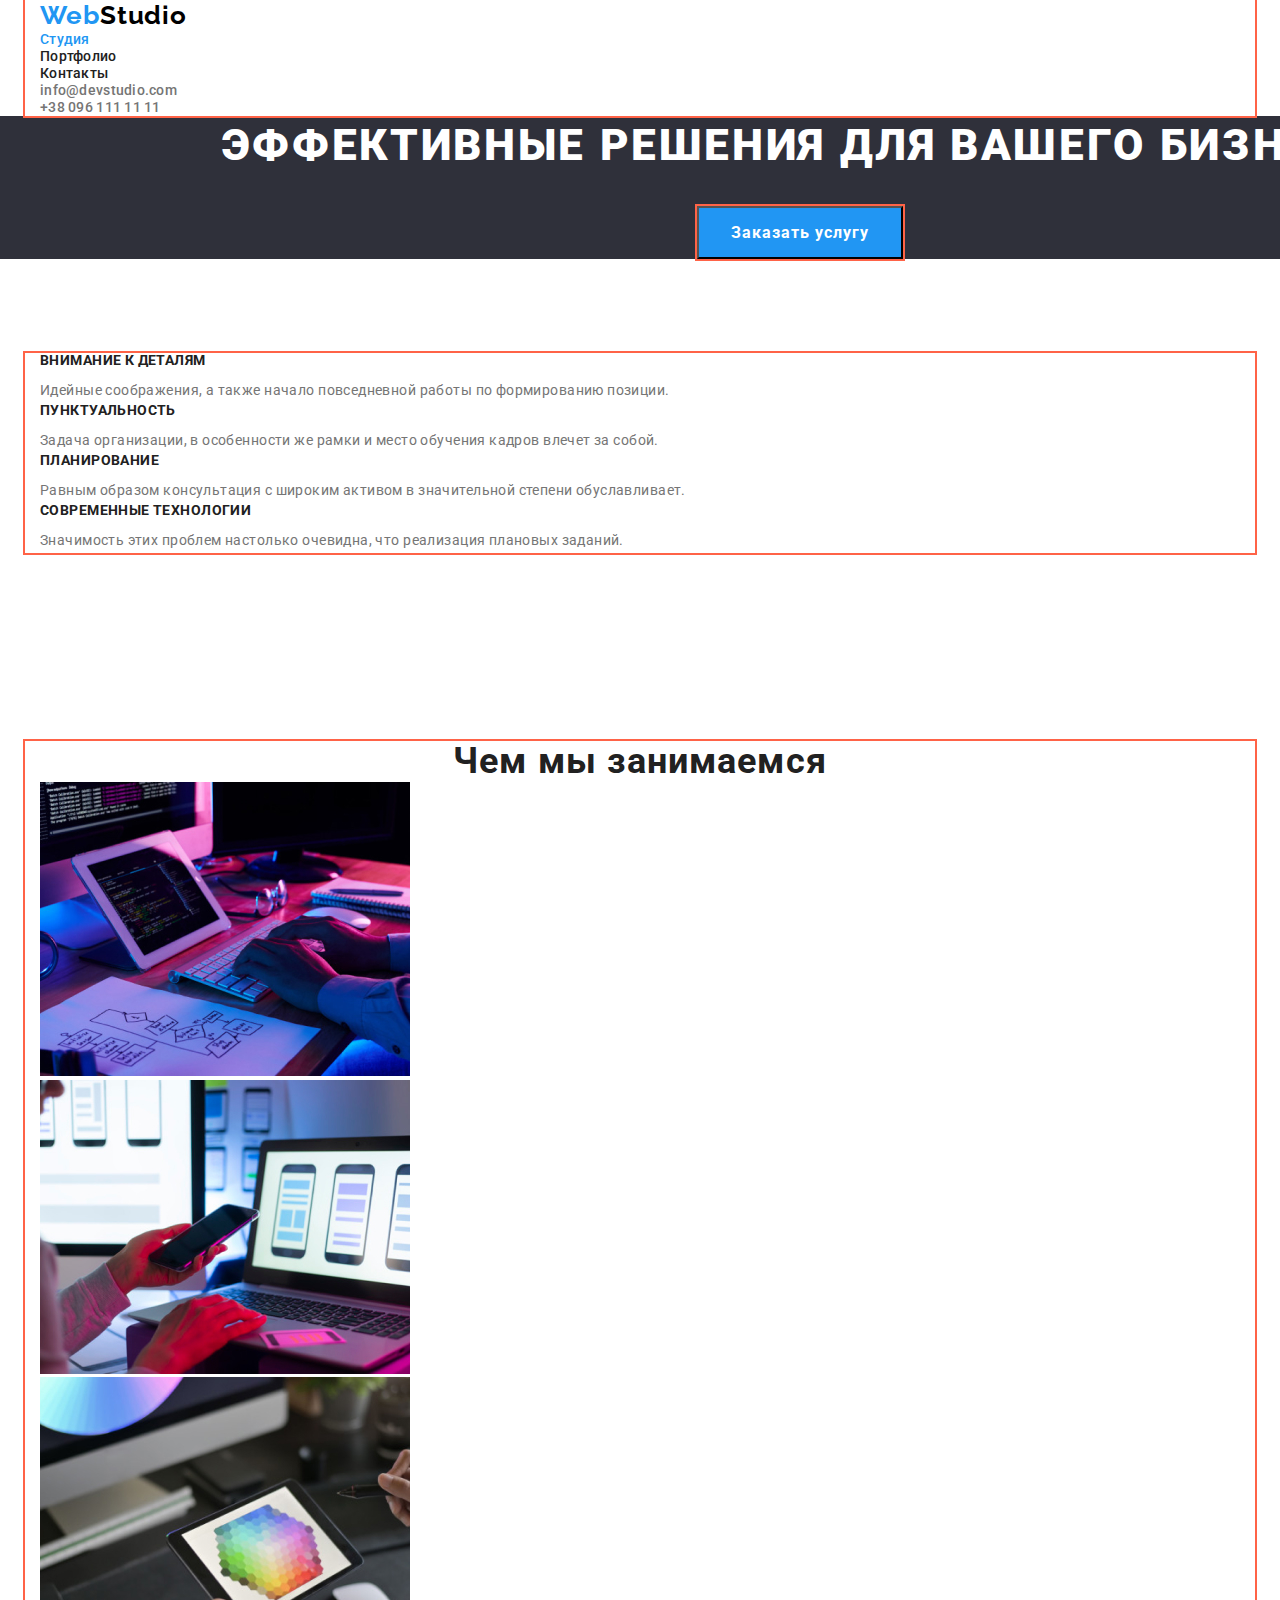
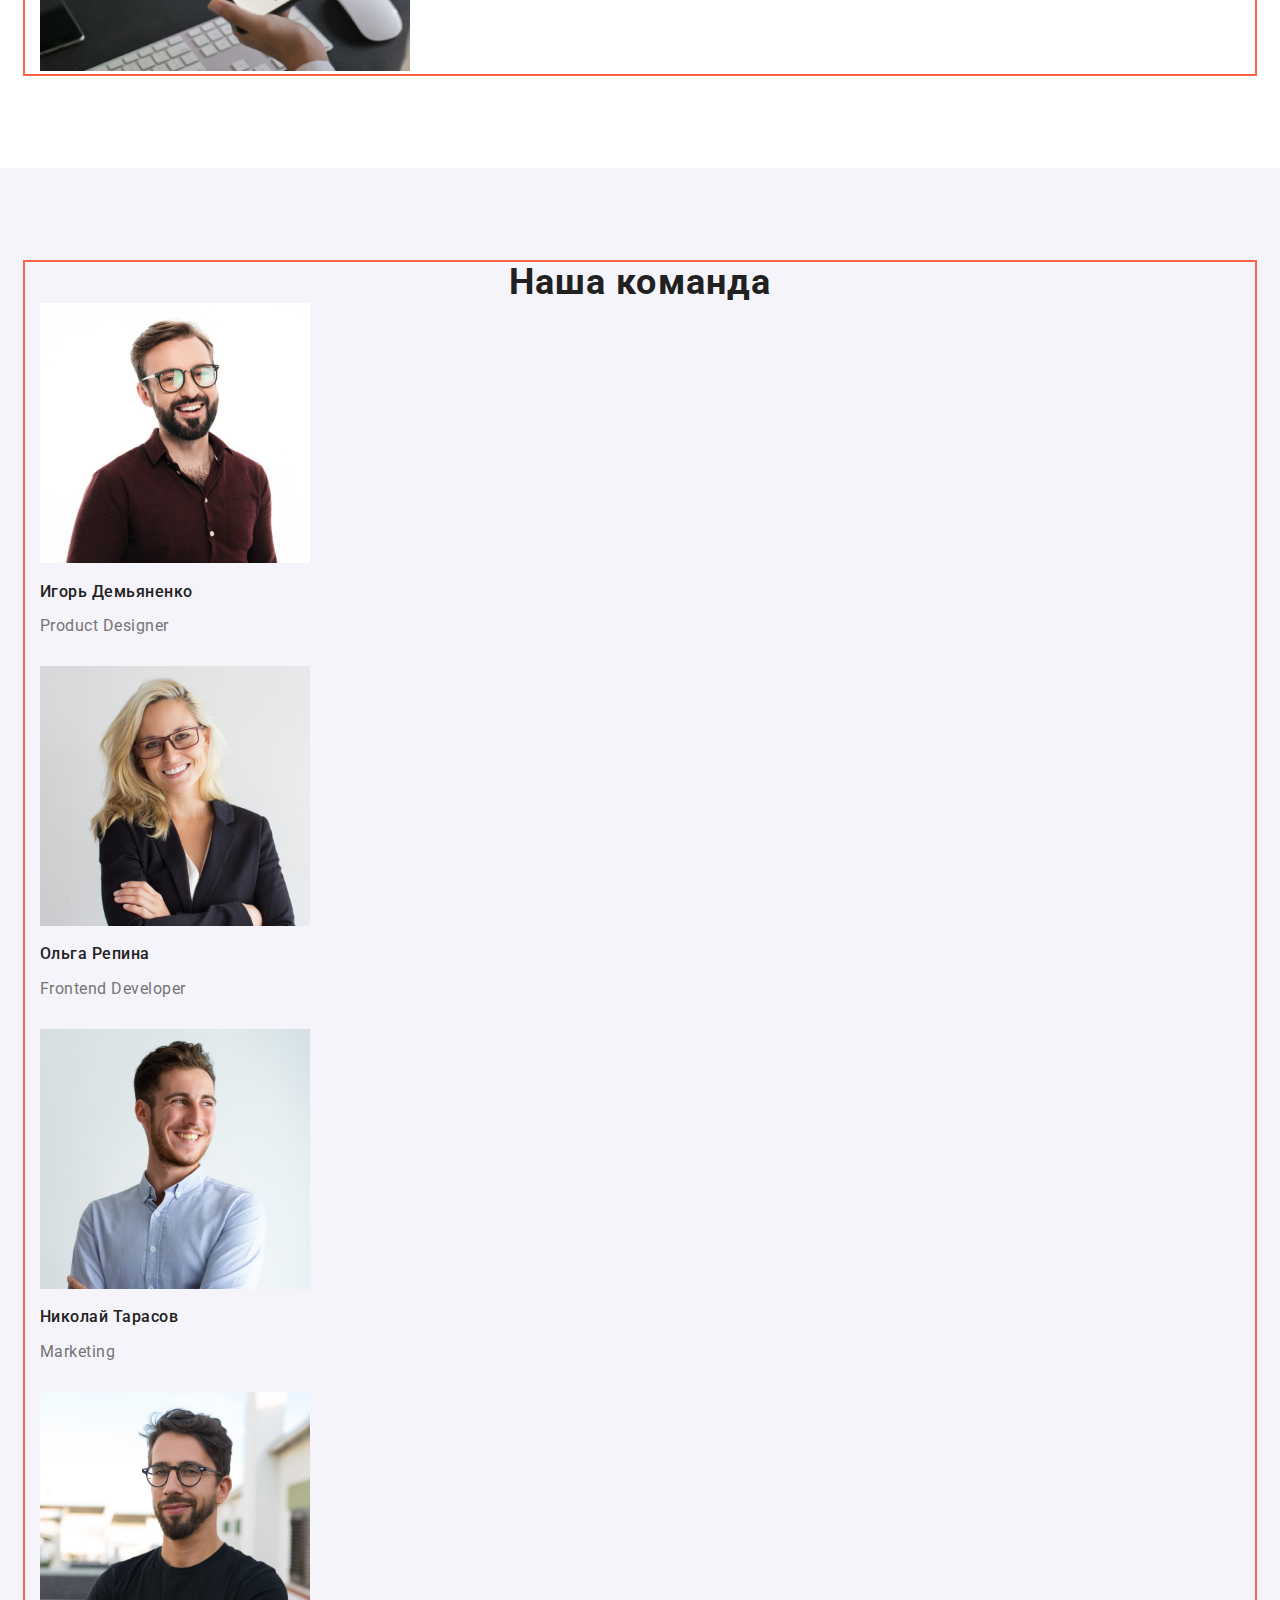
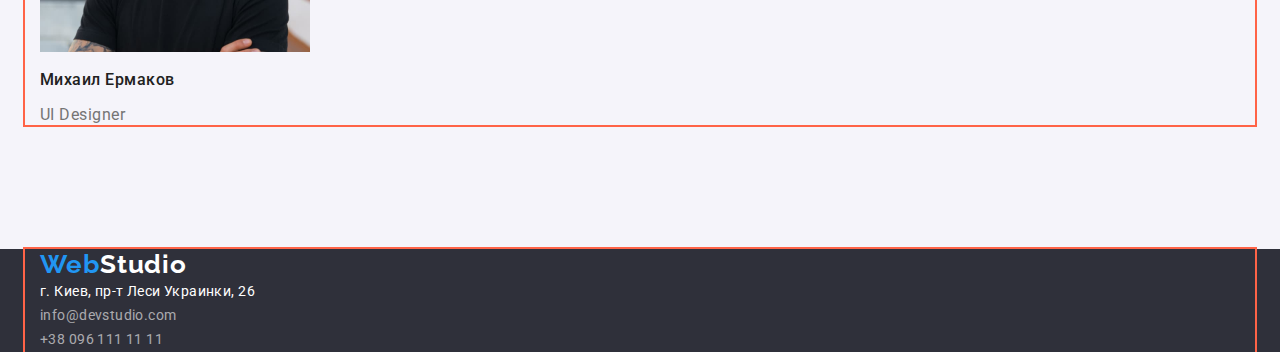
==== index.html @ d39b1bce "Add modern-normalize" ====
<!DOCTYPE html>
<html lang="ru">
  <head>
    <meta charset="UTF-8" />
    <meta http-equiv="X-UA-Compatible" content="IE=edge" />
    <meta name="viewport" content="width=device-width, initial-scale=1.0" />
    <title>Студия</title>
    <link
      href="https://fonts.googleapis.com/css2?family=Raleway:wght@700&family=Roboto:wght@400;500;700;900&display=swap"
      rel="stylesheet"
    />
    <link
      rel="stylesheet"
      href="https://cdnjs.cloudflare.com/ajax/libs/modern-normalize/1.1.0/modern-normalize.min.css"
    />
    <link rel="stylesheet" href="./css/styles.css" />
  </head>
  <body class="page">
    <header>
      <div class="conteiner">
        <nav>
          <a href="./index.html" class="logo">Web <span class="desc">Studio</span> </a>
          <ul class="nav list">
            <li><a href="./index.html" class="nav-link current">Студия</a></li>
            <li><a href="./portfolio.html" class="nav-link">Портфолио</a></li>
            <li><a href="#contact" class="nav-link">Контакты</a></li>
          </ul>
        </nav>
        <ul class="contacts list">
          <li><a href="mailto:info@devstudio.com" class="contacts-link">info@devstudio.com</a></li>
          <li><a href="tel:+380961111111" class="contacts-link">+38 096 111 11 11</a></li>
        </ul>
      </div>
    </header>
    <main>
      <!-- Hero -->
      <section class="hero">
        <h1 class="hero-title">Эффективные решения для вашего бизнеса</h1>
        <button type="button" class="modal-button">Заказать услугу</button>
      </section>

      <!-- Advantage -->
      <section class="section advantage">
        <div class="conteiner">
          <h2 class="section-title visually-hidden">Преимущества</h2>
          <ul class="features list">
            <li>
              <h3 class="features-title">Внимание к деталям</h3>
              <p class="text">
                Идейные соображения, а также начало повседневной работы по формированию позиции.
              </p>
            </li>
            <li>
              <h3 class="features-title">Пунктуальность</h3>
              <p class="text">
                Задача организации, в особенности же рамки и место обучения кадров влечет за собой.
              </p>
            </li>
            <li>
              <h3 class="features-title">Планирование</h3>
              <p class="text">
                Равным образом консультация с широким активом в значительной степени обуславливает.
              </p>
            </li>
            <li>
              <h3 class="features-title">Современные технологии</h3>
              <p class="text">
                Значимость этих проблем настолько очевидна, что реализация плановых заданий.
              </p>
            </li>
          </ul>
        </div>
      </section>
      <!-- Work -->
      <section class="section work">
        <div class="conteiner">
          <h2 class="section-title">Чем мы занимаемся</h2>
          <ul class="preview list">
            <li>
              <a href="./index.html">
                <img src="./images/box1.jpg" alt="Работа за компьютером" width="370" height="294" />
              </a>
            </li>
            <li>
              <a href="./index.html">
                <img
                  src="./images/box2.jpg"
                  alt="Ноутбук на столе и телефон в руках"
                  width="370"
                  height="294"
                />
              </a>
            </li>
            <li>
              <a href="./index.html">
                <img
                  src="./images/box3.jpg"
                  alt="Спектр цвета на планшете"
                  width="370"
                  height="294"
                />
              </a>
            </li>
          </ul>
        </div>
      </section>
      <!-- Our team -->
      <section class="section our-teem">
        <div class="conteiner">
          <h2 class="section-title">Наша команда</h2>
          <ul class="our-team list">
            <li>
              <img
                src="./images/img.jpg"
                alt="Фотография Игоря Демьяненко"
                width="270"
                height="260"
              />
              <h3 class="team">Игорь Демьяненко</h3>
              <p class="profession" lang="en">Product Designer</p>
            </li>
            <li>
              <img
                src="./images/img(1).jpg"
                alt="Фотография Ольга Репина"
                width="270"
                height="260"
              />
              <h3 class="team">Ольга Репина</h3>
              <p class="profession" lang="en">Frontend Developer</p>
            </li>
            <li>
              <img
                src="./images/img(2).jpg"
                alt="Фотография Николай Тарасов"
                width="270"
                height="260"
              />
              <h3 class="team">Николай Тарасов</h3>
              <p class="profession" lang="en">Marketing</p>
            </li>
            <li>
              <img
                src="./images/img(3).jpg"
                alt="Фотография Михаил Ермаков"
                width="270"
                height="260"
              />
              <h3 class="team">Михаил Ермаков</h3>
              <p class="profession" lang="en">UI Designer</p>
            </li>
          </ul>
        </div>
      </section>
    </main>
    <!-- Footer -->
    <footer class="footer">
      <div class="conteiner">
        <a href="./index.html" class="logo">Web <span class="desc-footer">Studio</span> </a>
        <address id="contact">
          <ul class="adress list">
            <li>
              <a
                href="https://goo.gl/maps/4daqSRLDoKhLsopt6"
                target="_blank"
                rel="noopener noreferrer"
                class="adress"
                >г. Киев, пр-т Леси Украинки, 26</a
              >
            </li>
            <li><a href="mailto:info@devstudio.com" class="mail-tel">info@devstudio.com</a></li>
            <li><a href="tel:+380961111111" class="mail-tel">+38 096 111 11 11</a></li>
          </ul>
        </address>
      </div>
    </footer>
  </body>
</html>
---- css/styles.css ----
:root {
  --primary-text-color: #757575;
  --title-text-color: #212121;
  --accent-color: #2196f3;
  --secondary-accent-color: #188ce8;
  --primary-white-color: #ffffff;
  --secondary-background-color: #f5f4fa;
  --accent-background-color: #2f303a;
  --mail-tel-color: rgba(255, 255, 255, 0.6);
}

.page {
  background-color: #ffffff;
  color: var(--title-text-color);
  font-family: Roboto, sans-serif;
  font-weight: 500;
  font-size: 14px;
  letter-spacing: 0.03em;
}

.list {
  padding: 0;
  margin: 0;
  list-style: none;
}

/* Nav */
.conteiner {
  margin: 0 auto;
  padding-left: 15px;
  padding-right: 15px;
  width: 1230px;

  outline: 2px solid tomato;
}
.logo {
  color: var(--accent-color);
  font-family: Raleway, sans-serif;
  font-size: 26px;
  font-weight: 700;
  line-height: 1.19;
  letter-spacing: 0.03em;
  text-decoration: none;
  word-spacing: -6px;
}
.desc {
  color: #000000;
  font-family: Raleway, sans-serif;
}
.nav-link {
  color: var(--title-text-color);
  line-height: 1.14;
  letter-spacing: 0.02em;
  text-decoration: none;
}
.nav-link {
  cursor: pointer;
}
.nav-link:hover,
.contacts-link:hover,
.nav-link:focus,
.contacts-link:focus {
  color: var(--accent-color);
  line-height: 1.14;
  letter-spacing: 0.02em;
}
.nav-link.current {
  color: var(--accent-color);
}

.contacts-link {
  color: var(--primary-text-color);
  line-height: 1.14;
  letter-spacing: 0.02em;
  text-decoration: none;
}
/* Hero */
.hero {
  background-color: var(--accent-background-color);
  width: 1600px;
}

.hero-title {
  margin-top: 0;
  margin-bottom: 0;
  margin-bottom: 30px;
  color: var(--primary-white-color);
  font-size: 44px;
  font-weight: 900;
  line-height: 1.36;
  text-align: center;
  letter-spacing: 0.06em;
  text-transform: uppercase;
}

/* Sections */
.advantage,
.work,
.our-teem {
  padding-top: 94px;
  padding-bottom: 94px;
}

.section-title {
  color: var(--title-text-color);
  font-weight: 700;
  font-size: 36px;
  line-height: 1.16;
  text-align: center;
  letter-spacing: 0.03em;
  margin: 0;
}

.features {
  color: var(--primary-text-color);
}
.features-title {
  color: var(--title-text-color);
  font-weight: 700;
  font-size: 14px;
  line-height: 1.14;
  letter-spacing: 0.03em;
  text-transform: uppercase;
  margin-top: 0;
  margin-bottom: 10px;
}
.text {
  font-weight: 400;
  line-height: 1.71;
  letter-spacing: 0.03em;
  margin-top: 0;
  margin-bottom: 0;
}

.profession {
  color: var(--primary-text-color);
}

/* Button */
.modal-button {
  display: inline-block;
  color: var(--primary-white-color);
  background-color: var(--accent-color);
  font-family: inherit;
  font-size: 16px;
  font-weight: 700;
  line-height: 1.85;
  display: flex;
  text-align: center;
  letter-spacing: 0.06em;
  padding: 10px 32px;
  margin: 0 auto;
  outline: 2px solid tomato;
  min-width: 200px;
}
.modal-button {
  cursor: pointer;
}
.modal-button:hover,
.modal-button:focus {
  background-color: var(--secondary-accent-color);
}

.button.secondary {
  cursor: pointer;
}
.button.secondary {
  display: inline-block;
  color: var(--title-text-color);
  background-color: var(--secondary-background-color);
  font-size: 16px;
  line-height: 1.62;
  text-align: center;
  letter-spacing: 0.03em;
  border-radius: 4px;
  padding: 6px 22px;
}
.button.secondary:hover,
.button.secondary:focus,
.button.secondary.current {
  color: var(--primary-white-color);
  background-color: var(--accent-color);
  font-size: 16px;
  line-height: 1.62;
  text-align: center;
  letter-spacing: 0.03em;
}

.section.our-teem {
  background-color: var(--secondary-background-color);
}

.team,
.profession {
  font-weight: 500;
  font-style: normal;
  font-size: 16px;
  line-height: 1.18;
  letter-spacing: 0.03em;
}

.team {
  margin-bottom: 10px;
}

.profession {
  font-weight: 400;
  margin-bottom: 30px;
}

/* Visually-hidden */

.visually-hidden {
  position: absolute;
  width: 1px;
  height: 1px;
  padding: 0;
  margin: -1px;
  overflow: hidden;
  clip: rect(0, 0, 0, 0);
  white-space: nowrap;
  border: 0;
}

/* Portfolio */

.link {
  text-decoration: none;
}

.img-title {
  color: var(--title-text-color);
  font-weight: 700;
  font-size: 18px;
  line-height: 2;
  letter-spacing: 0.06em;
}

.img-desc {
  color: var(--primary-text-color);
  font-weight: 400;
  font-size: 16px;
  line-height: 1.88;
}

/* Footer */
.desc-footer {
  color: var(--primary-white-color);
}
.footer {
  background-color: var(--accent-background-color);
}
address {
  font-style: normal;
}
.adress {
  color: var(--primary-white-color);
  font-weight: 400;
  font-size: 14px;
  line-height: 1.71;
  text-decoration: none;
}

.mail-tel {
  color: var(--mail-tel-color);
  font-weight: 400;
  font-size: 14px;
  line-height: 1.71;
  text-decoration: none;
}
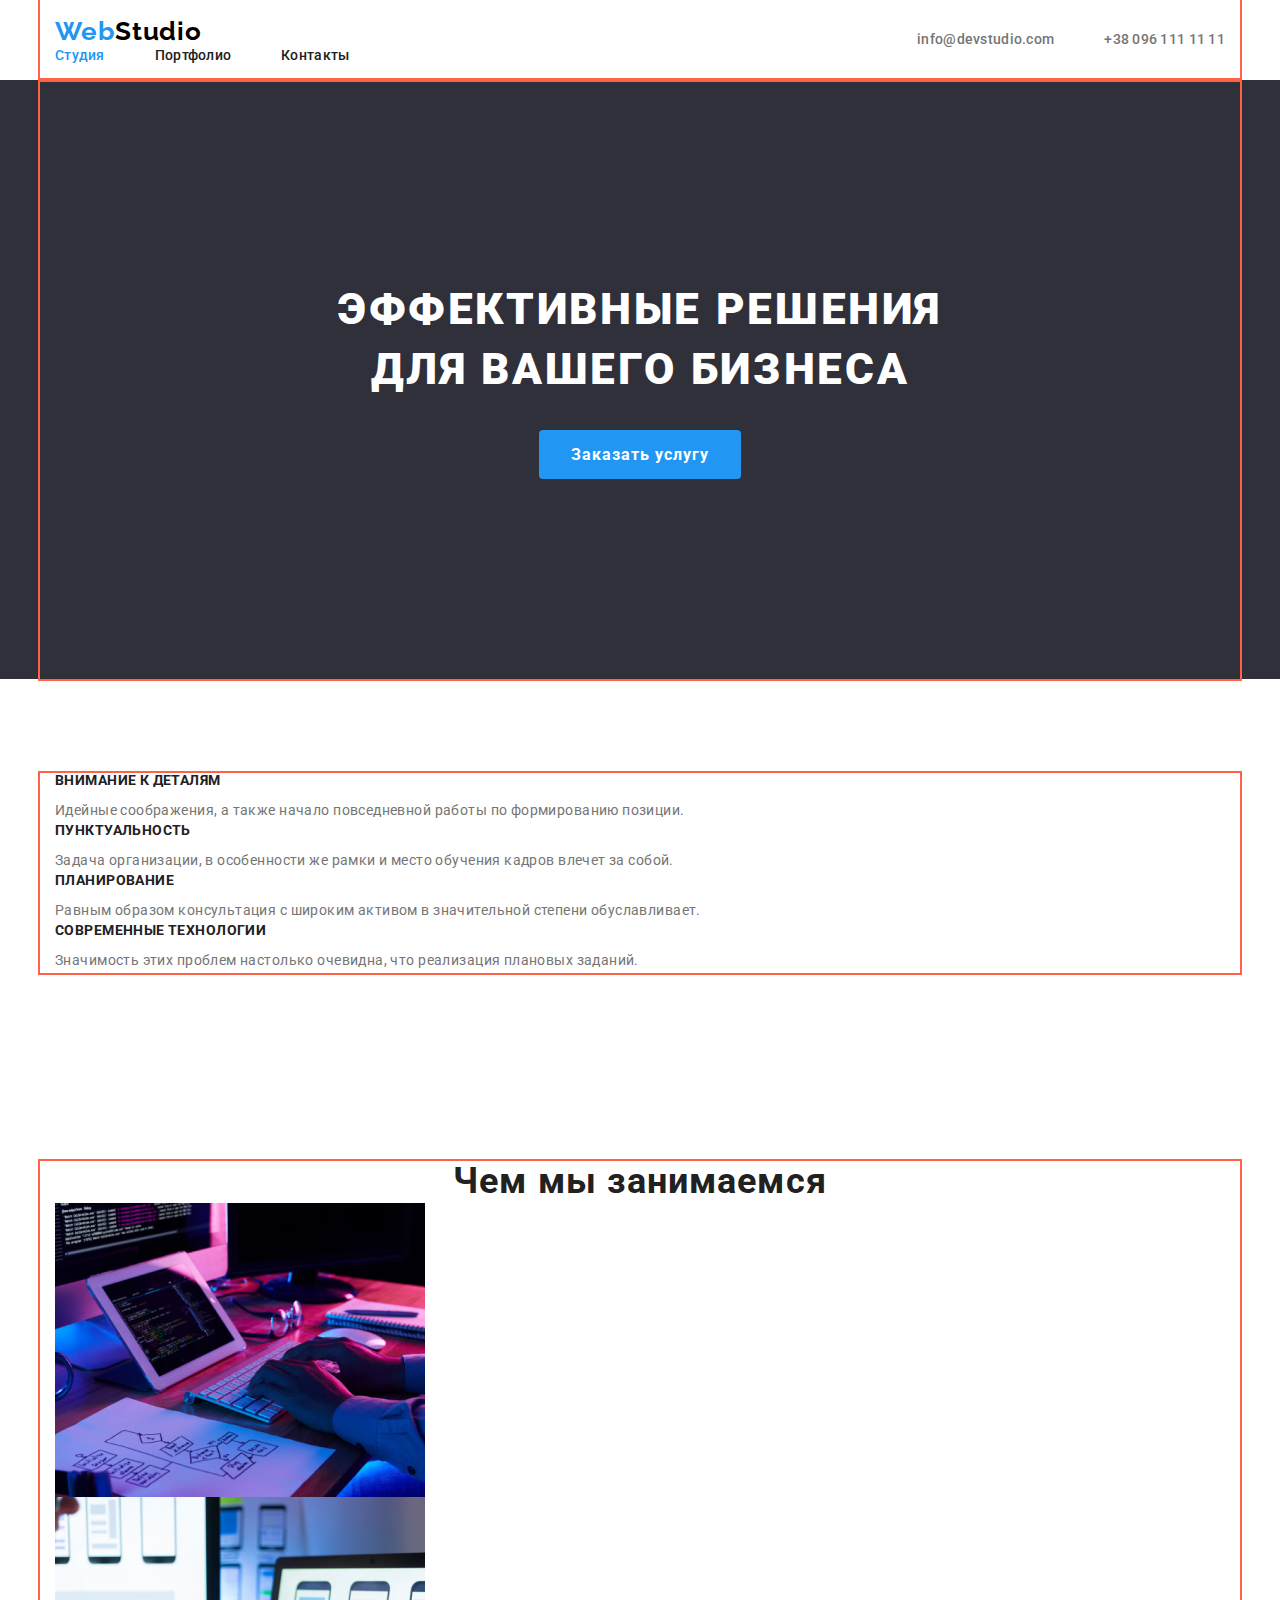
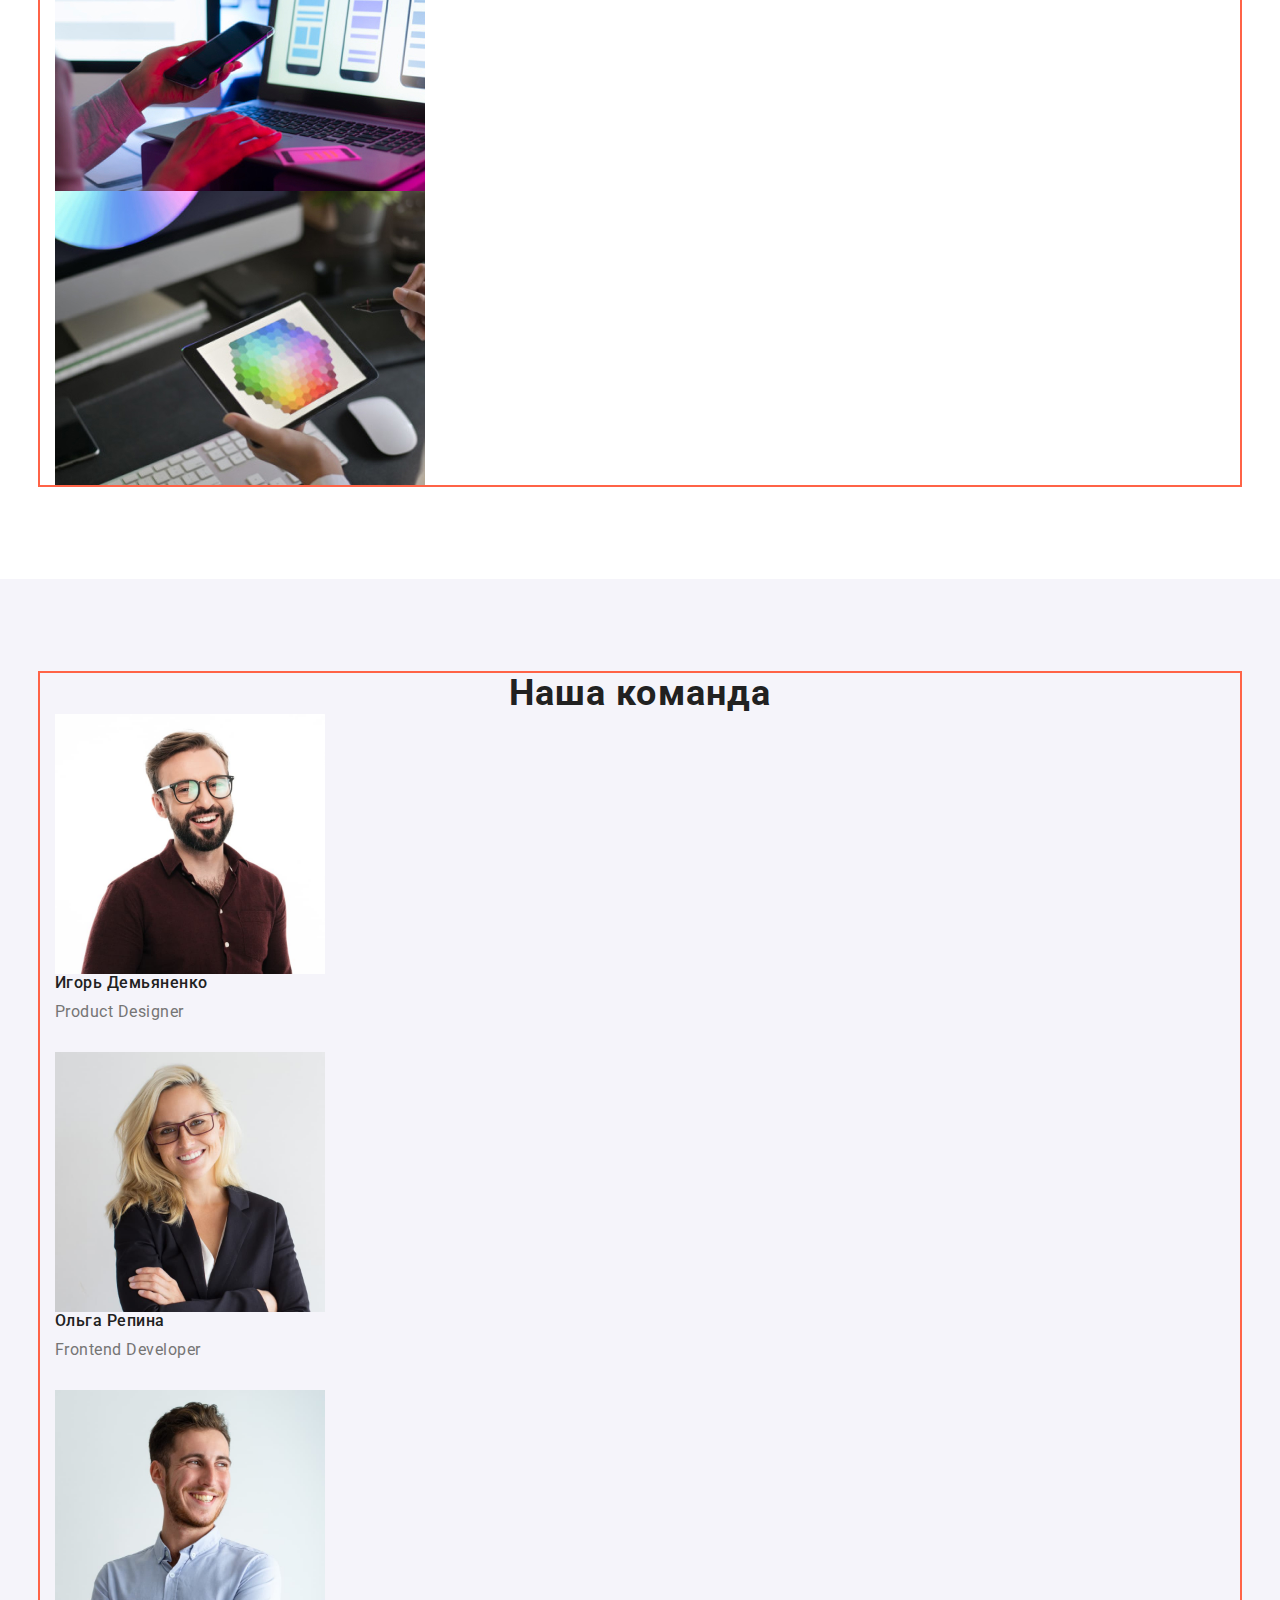
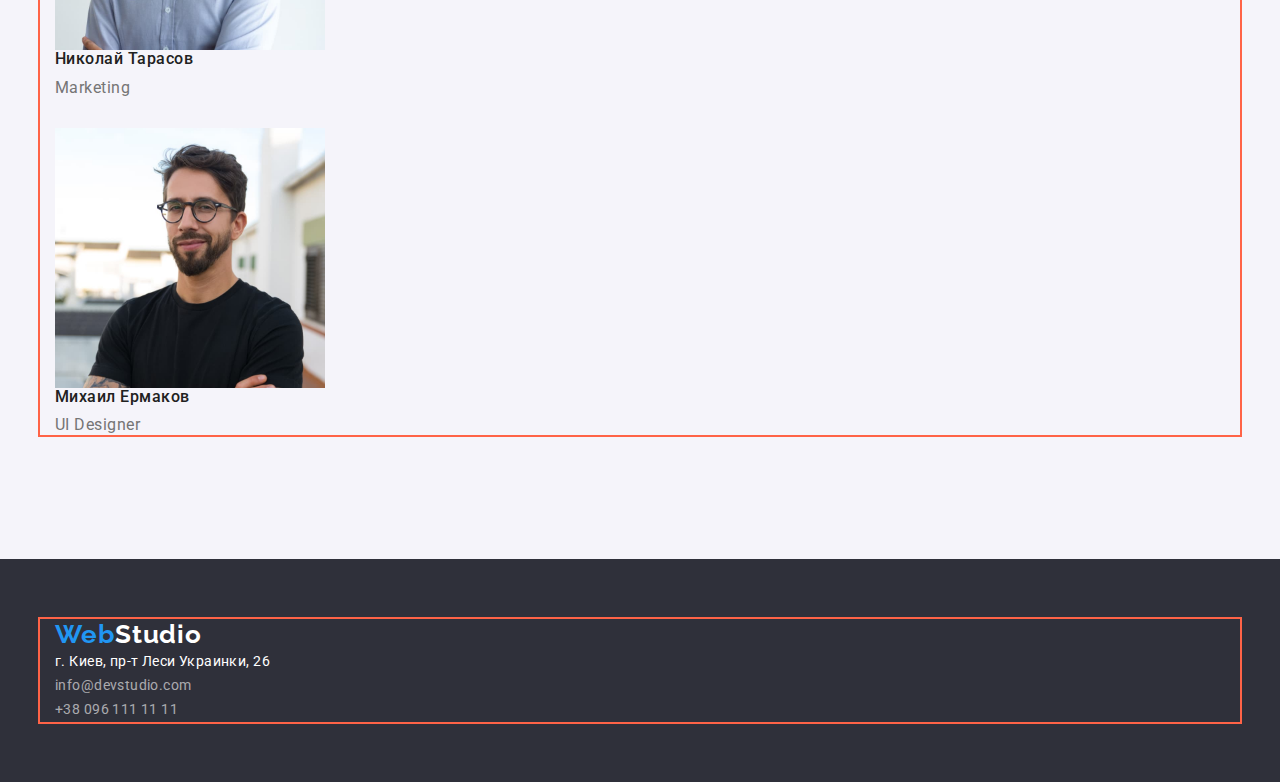
==== commit 00f30ff6: "add flex" ====
--- a/index.html
+++ b/index.html
@@ -17,31 +17,37 @@
   </head>
   <body class="page">
     <header>
-      <div class="conteiner">
+      <div class="conteiner page-nav">
         <nav>
           <a href="./index.html" class="logo">Web <span class="desc">Studio</span> </a>
           <ul class="nav list">
-            <li><a href="./index.html" class="nav-link current">Студия</a></li>
-            <li><a href="./portfolio.html" class="nav-link">Портфолио</a></li>
-            <li><a href="#contact" class="nav-link">Контакты</a></li>
+            <li class="nav-lists"><a href="./index.html" class="nav-link current">Студия</a></li>
+            <li class="nav-lists"><a href="./portfolio.html" class="nav-link">Портфолио</a></li>
+            <li class="nav-lists"><a href="#contact" class="nav-link">Контакты</a></li>
           </ul>
         </nav>
         <ul class="contacts list">
-          <li><a href="mailto:info@devstudio.com" class="contacts-link">info@devstudio.com</a></li>
-          <li><a href="tel:+380961111111" class="contacts-link">+38 096 111 11 11</a></li>
+          <li class="contacts-list">
+            <a href="mailto:info@devstudio.com" class="contacts-link">info@devstudio.com</a>
+          </li>
+          <li class="contacts-list">
+            <a href="tel:+380961111111" class="contacts-link">+38 096 111 11 11</a>
+          </li>
         </ul>
       </div>
     </header>
     <main>
       <!-- Hero -->
       <section class="hero">
-        <h1 class="hero-title">Эффективные решения для вашего бизнеса</h1>
-        <button type="button" class="modal-button">Заказать услугу</button>
+        <div class="conteiner hero-block">
+          <h1 class="hero-title">Эффективные решения для вашего бизнеса</h1>
+          <button type="button" class="modal-button">Заказать услугу</button>
+        </div>
       </section>
 
       <!-- Advantage -->
       <section class="section advantage">
-        <div class="conteiner">
+        <div class="conteiner advantages">
           <h2 class="section-title visually-hidden">Преимущества</h2>
           <ul class="features list">
             <li>
@@ -78,7 +84,13 @@
           <ul class="preview list">
             <li>
               <a href="./index.html">
-                <img src="./images/box1.jpg" alt="Работа за компьютером" width="370" height="294" />
+                <img
+                  src="./images/box1.jpg"
+                  alt="Работа за компьютером"
+                  width="370"
+                  height="294"
+                  class="img"
+                />
               </a>
             </li>
             <li>
--- a/css/styles.css
+++ b/css/styles.css
@@ -24,16 +24,52 @@
   list-style: none;
 }
 
-/* Nav */
+h1,
+h2,
+h3,
+h4,
+p {
+  margin-top: 0;
+  margin-bottom: 0;
+}
+img {
+  display: block;
+}
+button {
+  cursor: pointer;
+}
+
 .conteiner {
+  width: 1200px;
   margin: 0 auto;
   padding-left: 15px;
   padding-right: 15px;
-  width: 1230px;
 
   outline: 2px solid tomato;
 }
+
+/* Nav */
+
+.page-nav {
+  display: flex;
+  align-items: center;
+}
+
+.nav {
+  display: flex;
+  align-items: center;
+}
+
+.nav-lists:not(:last-child) {
+  margin-right: 50px;
+}
+
 .logo {
+  margin-right: 93px;
+  margin-top: 24px;
+  margin-bottom: 24px;
+  align-items: center;
+
   color: var(--accent-color);
   font-family: Raleway, sans-serif;
   font-size: 26px;
@@ -48,6 +84,9 @@
   font-family: Raleway, sans-serif;
 }
 .nav-link {
+  padding-top: 32px;
+  padding-bottom: 32px;
+
   color: var(--title-text-color);
   line-height: 1.14;
   letter-spacing: 0.02em;
@@ -73,30 +112,43 @@
   line-height: 1.14;
   letter-spacing: 0.02em;
   text-decoration: none;
-}
-/* Hero */
+  display: block;
+}
+.contacts {
+  display: flex;
+  align-items: center;
+
+  margin-left: auto;
+  padding-top: 32px;
+  padding-bottom: 32px;
+}
+
+.contacts .contacts-list + .contacts-list {
+  margin-left: 50px;
+}
+
 .hero {
   background-color: var(--accent-background-color);
-  width: 1600px;
-}
-
+}
+.hero-block {
+  padding-top: 200px;
+  padding-bottom: 200px;
+}
 .hero-title {
-  margin-top: 0;
-  margin-bottom: 0;
+  margin: 0 auto;
   margin-bottom: 30px;
   color: var(--primary-white-color);
   font-size: 44px;
   font-weight: 900;
   line-height: 1.36;
-  text-align: center;
   letter-spacing: 0.06em;
   text-transform: uppercase;
+  max-width: 650px;
+  text-align: center;
 }
 
 /* Sections */
-.advantage,
-.work,
-.our-teem {
+.section {
   padding-top: 94px;
   padding-bottom: 94px;
 }
@@ -145,13 +197,14 @@
   font-size: 16px;
   font-weight: 700;
   line-height: 1.85;
-  display: flex;
+  display: block;
   text-align: center;
   letter-spacing: 0.06em;
   padding: 10px 32px;
   margin: 0 auto;
-  outline: 2px solid tomato;
   min-width: 200px;
+  border-radius: 4px;
+  border: none;
 }
 .modal-button {
   cursor: pointer;
@@ -174,6 +227,9 @@
   letter-spacing: 0.03em;
   border-radius: 4px;
   padding: 6px 22px;
+  border: none;
+  border-radius: 4px;
+  margin-bottom: 56px;
 }
 .button.secondary:hover,
 .button.secondary:focus,
@@ -249,6 +305,8 @@
 }
 .footer {
   background-color: var(--accent-background-color);
+  padding-top: 60px;
+  padding-bottom: 60px;
 }
 address {
   font-style: normal;
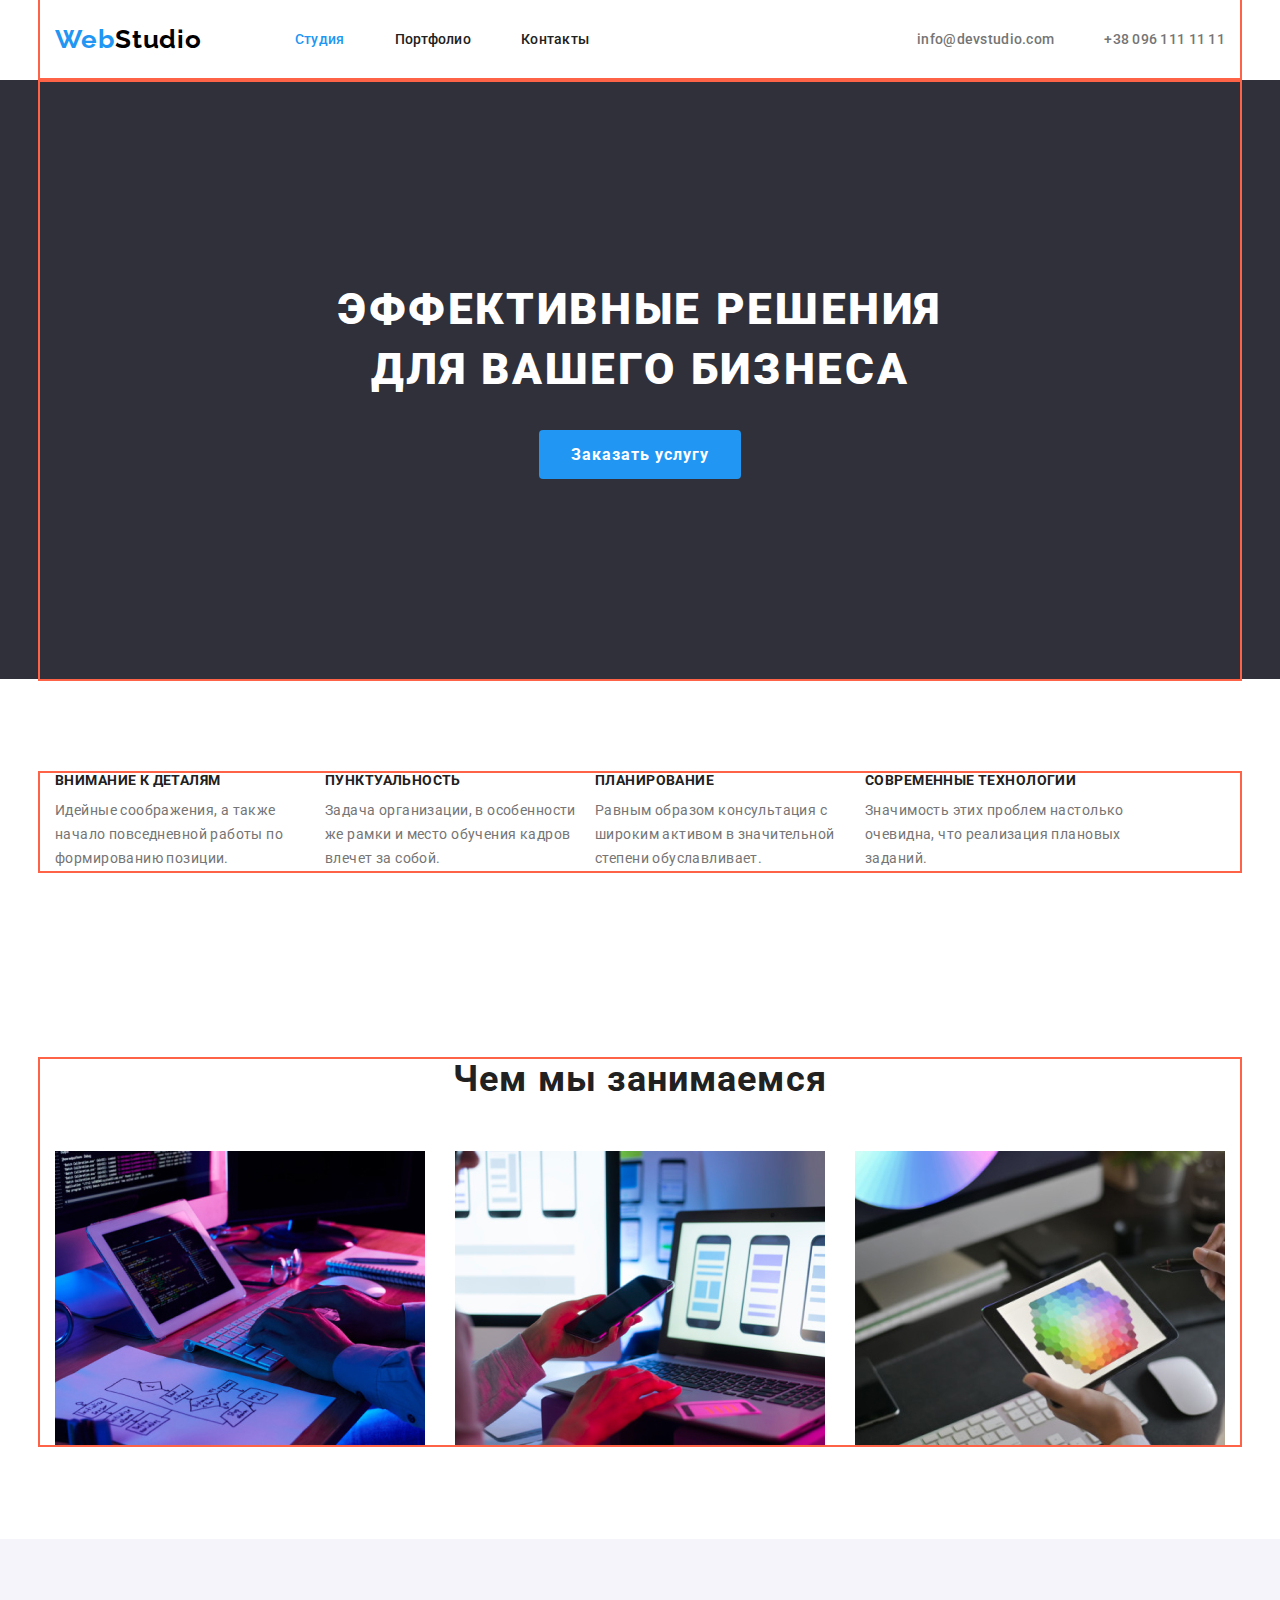
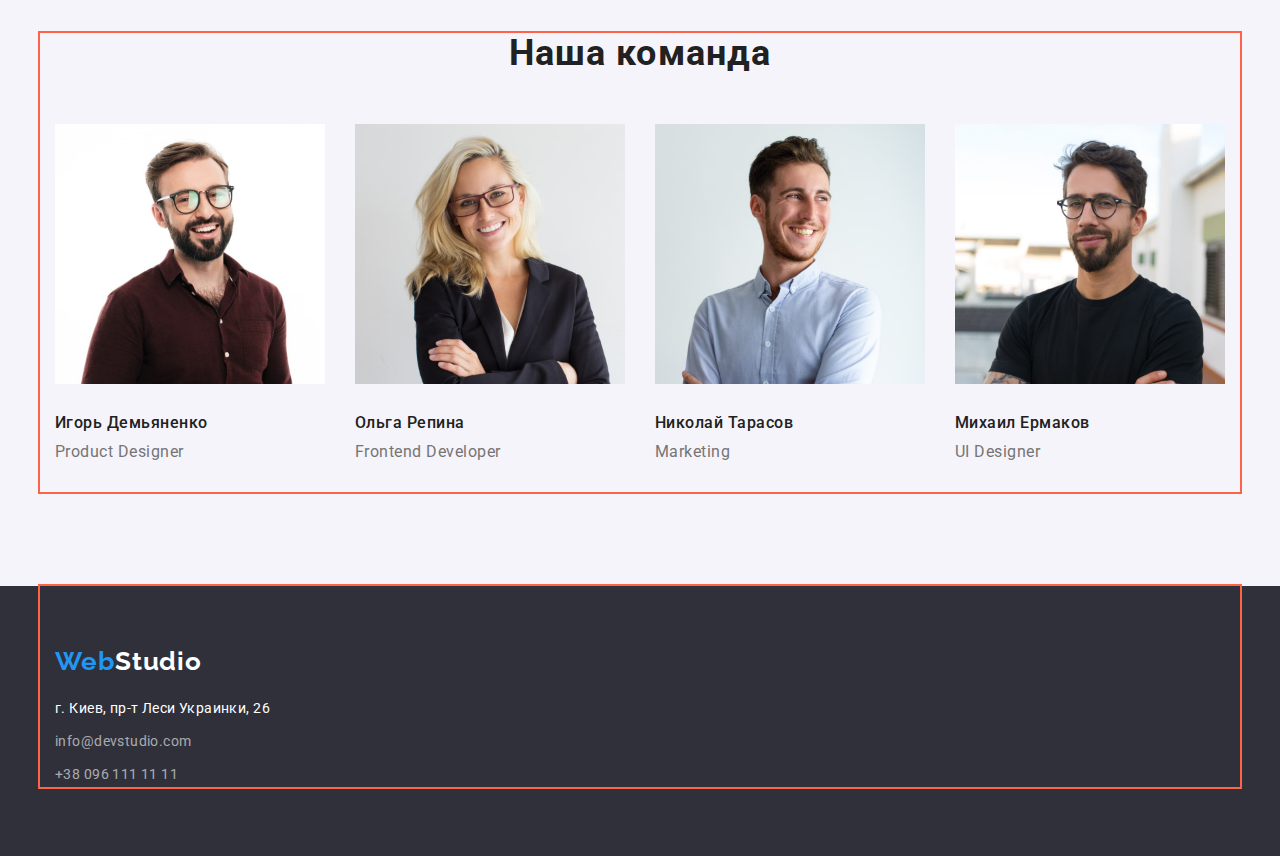
==== commit b8c4e638: "Update flex" ====
--- a/index.html
+++ b/index.html
@@ -50,25 +50,25 @@
         <div class="conteiner advantages">
           <h2 class="section-title visually-hidden">Преимущества</h2>
           <ul class="features list">
-            <li>
+            <li class="features-list">
               <h3 class="features-title">Внимание к деталям</h3>
               <p class="text">
                 Идейные соображения, а также начало повседневной работы по формированию позиции.
               </p>
             </li>
-            <li>
+            <li class="features-list">
               <h3 class="features-title">Пунктуальность</h3>
               <p class="text">
                 Задача организации, в особенности же рамки и место обучения кадров влечет за собой.
               </p>
             </li>
-            <li>
+            <li class="features-list">
               <h3 class="features-title">Планирование</h3>
               <p class="text">
                 Равным образом консультация с широким активом в значительной степени обуславливает.
               </p>
             </li>
-            <li>
+            <li class="features-list">
               <h3 class="features-title">Современные технологии</h3>
               <p class="text">
                 Значимость этих проблем настолько очевидна, что реализация плановых заданий.
@@ -82,7 +82,7 @@
         <div class="conteiner">
           <h2 class="section-title">Чем мы занимаемся</h2>
           <ul class="preview list">
-            <li>
+            <li class="work-list">
               <a href="./index.html">
                 <img
                   src="./images/box1.jpg"
@@ -93,7 +93,7 @@
                 />
               </a>
             </li>
-            <li>
+            <li class="work-list">
               <a href="./index.html">
                 <img
                   src="./images/box2.jpg"
@@ -103,7 +103,7 @@
                 />
               </a>
             </li>
-            <li>
+            <li class="work-list">
               <a href="./index.html">
                 <img
                   src="./images/box3.jpg"
@@ -121,42 +121,46 @@
         <div class="conteiner">
           <h2 class="section-title">Наша команда</h2>
           <ul class="our-team list">
-            <li>
+            <li class="team-list">
               <img
                 src="./images/img.jpg"
                 alt="Фотография Игоря Демьяненко"
                 width="270"
                 height="260"
+                class="team-img"
               />
               <h3 class="team">Игорь Демьяненко</h3>
               <p class="profession" lang="en">Product Designer</p>
             </li>
-            <li>
+            <li class="team-list">
               <img
                 src="./images/img(1).jpg"
                 alt="Фотография Ольга Репина"
                 width="270"
                 height="260"
+                class="team-img"
               />
               <h3 class="team">Ольга Репина</h3>
               <p class="profession" lang="en">Frontend Developer</p>
             </li>
-            <li>
+            <li class="team-list">
               <img
                 src="./images/img(2).jpg"
                 alt="Фотография Николай Тарасов"
                 width="270"
                 height="260"
+                class="team-img"
               />
               <h3 class="team">Николай Тарасов</h3>
               <p class="profession" lang="en">Marketing</p>
             </li>
-            <li>
+            <li class="team-list">
               <img
                 src="./images/img(3).jpg"
                 alt="Фотография Михаил Ермаков"
                 width="270"
                 height="260"
+                class="team-img"
               />
               <h3 class="team">Михаил Ермаков</h3>
               <p class="profession" lang="en">UI Designer</p>
@@ -168,23 +172,29 @@
     <!-- Footer -->
     <footer class="footer">
       <div class="conteiner">
-        <a href="./index.html" class="logo">Web <span class="desc-footer">Studio</span> </a>
-        <address id="contact">
-          <ul class="adress list">
-            <li>
-              <a
-                href="https://goo.gl/maps/4daqSRLDoKhLsopt6"
-                target="_blank"
-                rel="noopener noreferrer"
-                class="adress"
-                >г. Киев, пр-т Леси Украинки, 26</a
-              >
-            </li>
-            <li><a href="mailto:info@devstudio.com" class="mail-tel">info@devstudio.com</a></li>
-            <li><a href="tel:+380961111111" class="mail-tel">+38 096 111 11 11</a></li>
-          </ul>
-        </address>
-      </div>
+        <a href="./index.html" class="logo logo-footer"
+          >Web <span class="desc-footer">Studio</span>
+        </a>
+      <address id="contact">
+        <ul class="adds list">
+          <li class="adds-list">
+            <a
+              href="https://goo.gl/maps/4daqSRLDoKhLsopt6"
+              target="_blank"
+              rel="noopener noreferrer"
+              class="adds"
+              >г. Киев, пр-т Леси Украинки, 26</a
+            >
+          </li>
+          <li class="adds-list">
+            <a href="mailto:info@devstudio.com" class="mail-tel">info@devstudio.com</a>
+          </li>
+          <li class="adds-list">
+            <a href="tel:+380961111111" class="mail-tel">+38 096 111 11 11</a>
+          </li>
+        </ul>
+        </div>
+      </address>
     </footer>
   </body>
 </html>
--- a/css/styles.css
+++ b/css/styles.css
@@ -53,8 +53,11 @@
 .page-nav {
   display: flex;
   align-items: center;
-}
-
+  justify-content: center;
+}
+nav {
+  display: flex;
+}
 .nav {
   display: flex;
   align-items: center;
@@ -65,9 +68,10 @@
 }
 
 .logo {
+  display: block;
   margin-right: 93px;
-  margin-top: 24px;
-  margin-bottom: 24px;
+  padding-top: 24px;
+  padding-bottom: 24px;
   align-items: center;
 
   color: var(--accent-color);
@@ -84,6 +88,7 @@
   font-family: Raleway, sans-serif;
 }
 .nav-link {
+  display: block;
   padding-top: 32px;
   padding-bottom: 32px;
 
@@ -119,12 +124,15 @@
   align-items: center;
 
   margin-left: auto;
+}
+
+.contacts .contacts-list + .contacts-list {
+  margin-left: 50px;
+}
+
+.contacts-link {
   padding-top: 32px;
   padding-bottom: 32px;
-}
-
-.contacts .contacts-list + .contacts-list {
-  margin-left: 50px;
 }
 
 .hero {
@@ -163,18 +171,27 @@
   margin: 0;
 }
 
+/* Advantage */
 .features {
+  display: flex;
+
   color: var(--primary-text-color);
 }
+
+.features-list {
+  width: 270px;
+}
+
 .features-title {
+  margin-top: 0;
+  margin-bottom: 10px;
+
   color: var(--title-text-color);
   font-weight: 700;
   font-size: 14px;
   line-height: 1.14;
   letter-spacing: 0.03em;
   text-transform: uppercase;
-  margin-top: 0;
-  margin-bottom: 10px;
 }
 .text {
   font-weight: 400;
@@ -184,6 +201,60 @@
   margin-bottom: 0;
 }
 
+/* Work */
+.section-title {
+  margin-bottom: 50px;
+}
+
+.preview {
+  display: flex;
+}
+.work-list {
+  margin-right: 30px;
+}
+
+.work-list:nth-child(3n) {
+  margin-right: 0;
+}
+
+/* Our-team */
+
+.our-team {
+  display: flex;
+}
+
+.team-list {
+  margin-right: 30px;
+}
+.team-list:nth-child(4n) {
+  margin-right: 0;
+}
+.team-img {
+  margin-bottom: 30px;
+}
+
+.section.our-teem {
+  background-color: var(--secondary-background-color);
+}
+
+.team,
+.profession {
+  font-weight: 500;
+  font-style: normal;
+  font-size: 16px;
+  line-height: 1.18;
+  letter-spacing: 0.03em;
+}
+
+.team {
+  margin-bottom: 10px;
+}
+
+.profession {
+  font-weight: 400;
+  margin-bottom: 30px;
+}
+
 .profession {
   color: var(--primary-text-color);
 }
@@ -191,6 +262,7 @@
 /* Button */
 .modal-button {
   display: inline-block;
+
   color: var(--primary-white-color);
   background-color: var(--accent-color);
   font-family: inherit;
@@ -214,23 +286,30 @@
   background-color: var(--secondary-accent-color);
 }
 
-.button.secondary {
-  cursor: pointer;
-}
+.button {
+  display: flex;
+  justify-content: center;
+  margin-bottom: 50px;
+}
+
+.button .button-list + .button-list {
+  margin-left: 8px;
+}
+
 .button.secondary {
   display: inline-block;
+  padding: 6px 22px;
+  text-align: center;
+
   color: var(--title-text-color);
   background-color: var(--secondary-background-color);
   font-size: 16px;
   line-height: 1.62;
-  text-align: center;
   letter-spacing: 0.03em;
   border-radius: 4px;
-  padding: 6px 22px;
   border: none;
-  border-radius: 4px;
-  margin-bottom: 56px;
-}
+}
+
 .button.secondary:hover,
 .button.secondary:focus,
 .button.secondary.current {
@@ -240,28 +319,6 @@
   line-height: 1.62;
   text-align: center;
   letter-spacing: 0.03em;
-}
-
-.section.our-teem {
-  background-color: var(--secondary-background-color);
-}
-
-.team,
-.profession {
-  font-weight: 500;
-  font-style: normal;
-  font-size: 16px;
-  line-height: 1.18;
-  letter-spacing: 0.03em;
-}
-
-.team {
-  margin-bottom: 10px;
-}
-
-.profession {
-  font-weight: 400;
-  margin-bottom: 30px;
 }
 
 /* Visually-hidden */
@@ -281,10 +338,34 @@
 /* Portfolio */
 
 .link {
-  text-decoration: none;
+  display: block;
+  text-decoration: none;
+}
+
+.img {
+  display: flex;
+  flex-wrap: wrap;
+}
+
+.img-list {
+  width: 370px;
+  margin-right: 30px;
+  margin-bottom: 30px;
+}
+
+.img-list:nth-child(3n) {
+  margin-right: 0;
+}
+.img-list:nth-last-child(-n + 3) {
+  margin-bottom: 0;
+}
+
+.img-content {
+  margin-bottom: 20px;
 }
 
 .img-title {
+  margin-bottom: 4px;
   color: var(--title-text-color);
   font-weight: 700;
   font-size: 18px;
@@ -293,6 +374,8 @@
 }
 
 .img-desc {
+  padding-bottom: 20px;
+
   color: var(--primary-text-color);
   font-weight: 400;
   font-size: 16px;
@@ -305,18 +388,32 @@
 }
 .footer {
   background-color: var(--accent-background-color);
+  padding-bottom: 60px;
+}
+
+.logo-footer {
   padding-top: 60px;
-  padding-bottom: 60px;
-}
+  padding-bottom: 20px;
+}
+
 address {
   font-style: normal;
 }
-.adress {
+
+.adds {
+  display: block;
+  margin-bottom: 9px;
+  width: 231px;
+
   color: var(--primary-white-color);
   font-weight: 400;
   font-size: 14px;
   line-height: 1.71;
   text-decoration: none;
+}
+
+.adds-list:not(:last-child) {
+  margin-bottom: 9px;
 }
 
 .mail-tel {
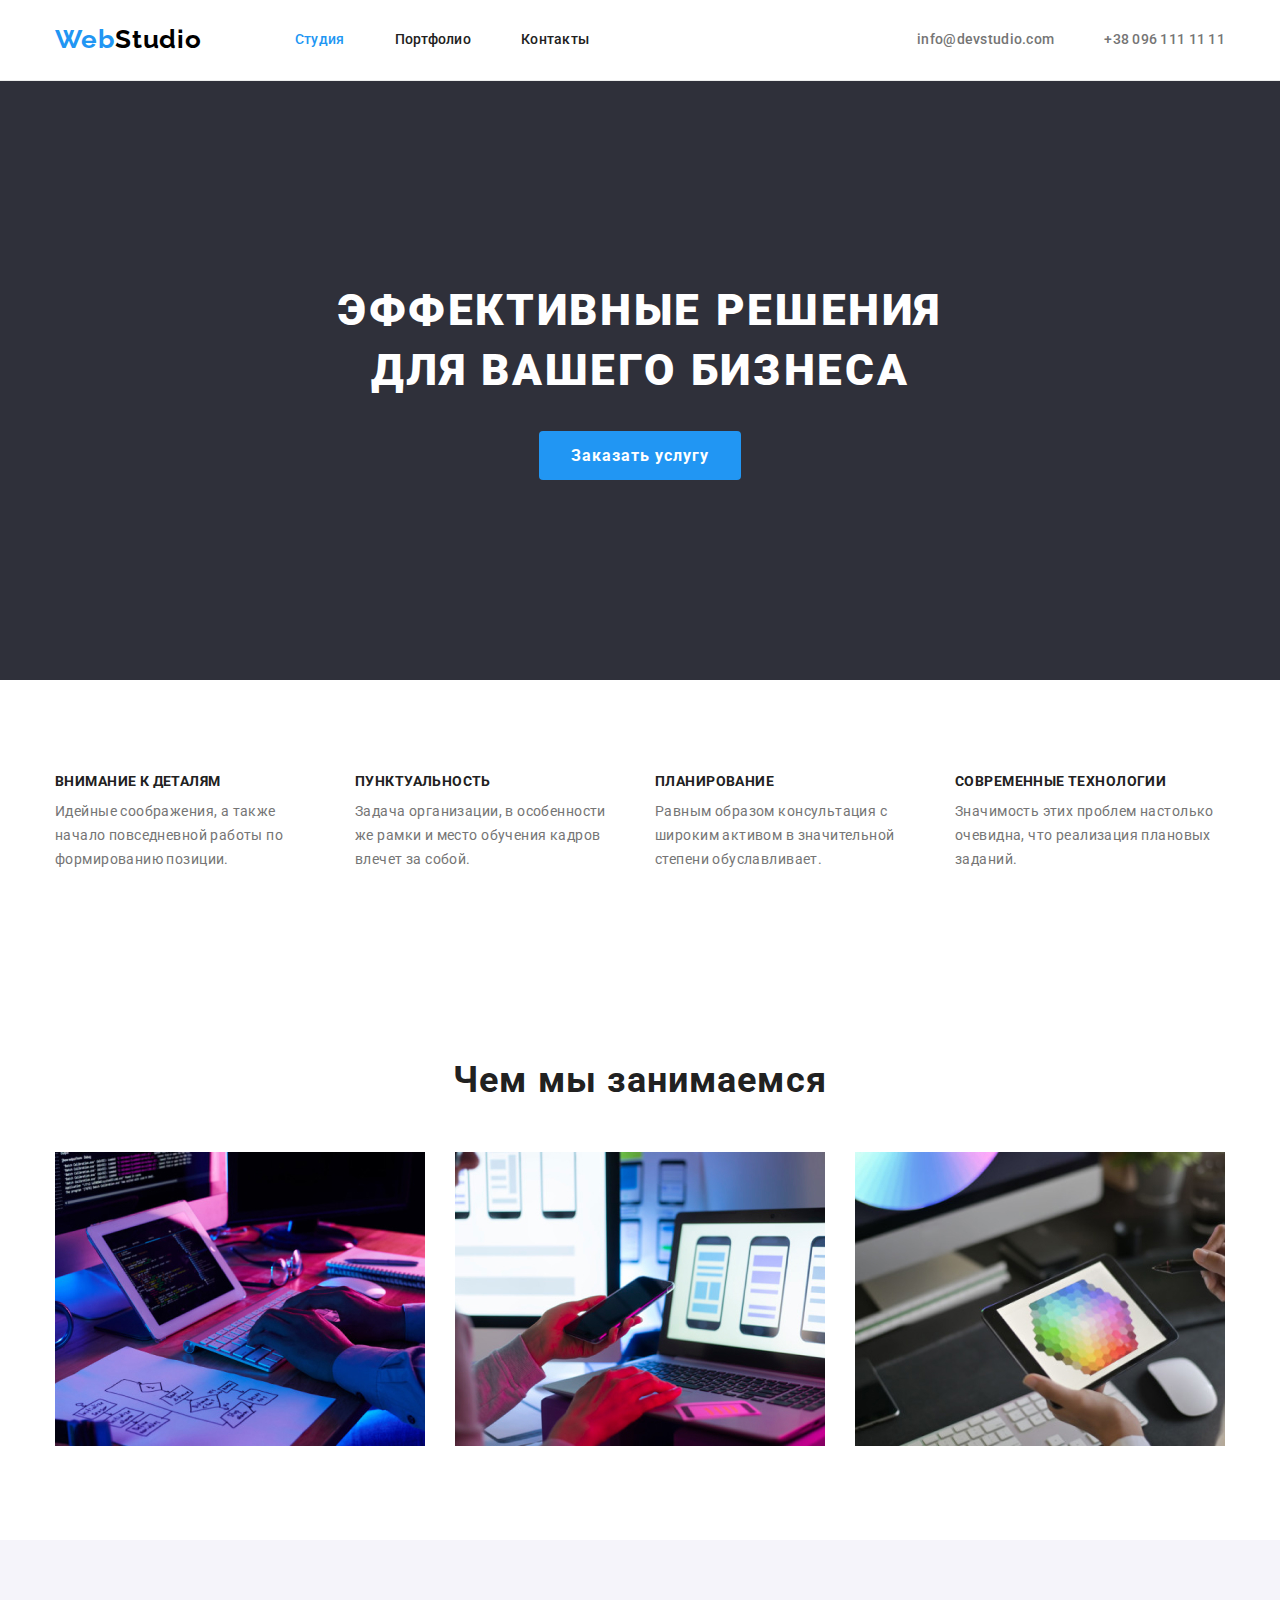
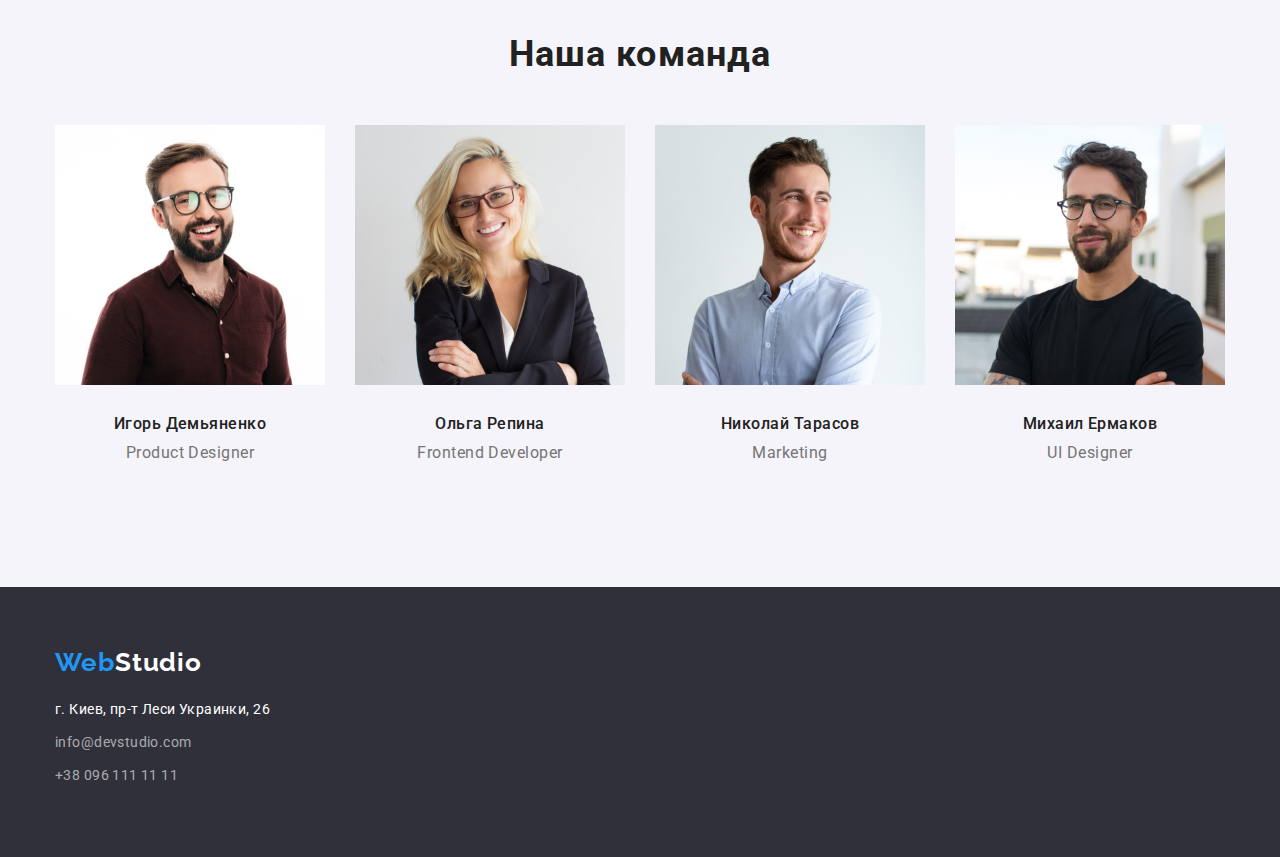
==== commit 4feeaea2: "Add div" ====
--- a/index.html
+++ b/index.html
@@ -129,8 +129,9 @@
                 height="260"
                 class="team-img"
               />
-              <h3 class="team">Игорь Демьяненко</h3>
-              <p class="profession" lang="en">Product Designer</p>
+              <div class="team-content"><h3 class="team">Игорь Демьяненко</h3>
+              <p class="profession" lang="en">Product Designer</p></div>
+              
             </li>
             <li class="team-list">
               <img
@@ -140,8 +141,9 @@
                 height="260"
                 class="team-img"
               />
-              <h3 class="team">Ольга Репина</h3>
-              <p class="profession" lang="en">Frontend Developer</p>
+              <div class="team-content"><h3 class="team">Ольга Репина</h3>
+              <p class="profession" lang="en">Frontend Developer</p></div>
+              
             </li>
             <li class="team-list">
               <img
@@ -151,8 +153,9 @@
                 height="260"
                 class="team-img"
               />
-              <h3 class="team">Николай Тарасов</h3>
-              <p class="profession" lang="en">Marketing</p>
+              <div class="team-content"><h3 class="team">Николай Тарасов</h3>
+              <p class="profession" lang="en">Marketing</p></div>
+              
             </li>
             <li class="team-list">
               <img
@@ -162,8 +165,9 @@
                 height="260"
                 class="team-img"
               />
-              <h3 class="team">Михаил Ермаков</h3>
-              <p class="profession" lang="en">UI Designer</p>
+              <div class="team-content"><h3 class="team">Михаил Ермаков</h3>
+              <p class="profession" lang="en">UI Designer</p></div>
+              
             </li>
           </ul>
         </div>
--- a/css/styles.css
+++ b/css/styles.css
@@ -44,12 +44,12 @@
   margin: 0 auto;
   padding-left: 15px;
   padding-right: 15px;
-
-  outline: 2px solid tomato;
 }
 
 /* Nav */
-
+header {
+  border-bottom: 1px solid #ececec;
+}
 .page-nav {
   display: flex;
   align-items: center;
@@ -179,7 +179,12 @@
 }
 
 .features-list {
+  margin-right: 30px;
   width: 270px;
+}
+
+.features-list:nth-child(4n) {
+  margin-right: 0;
 }
 
 .features-title {
@@ -225,12 +230,17 @@
 
 .team-list {
   margin-right: 30px;
+  justify-content: center;
 }
 .team-list:nth-child(4n) {
   margin-right: 0;
 }
 .team-img {
   margin-bottom: 30px;
+}
+
+.team-content {
+  text-align: center;
 }
 
 .section.our-teem {
@@ -366,6 +376,7 @@
 
 .img-title {
   margin-bottom: 4px;
+  padding-left: 24px;
   color: var(--title-text-color);
   font-weight: 700;
   font-size: 18px;
@@ -375,6 +386,7 @@
 
 .img-desc {
   padding-bottom: 20px;
+  padding-left: 24px;
 
   color: var(--primary-text-color);
   font-weight: 400;
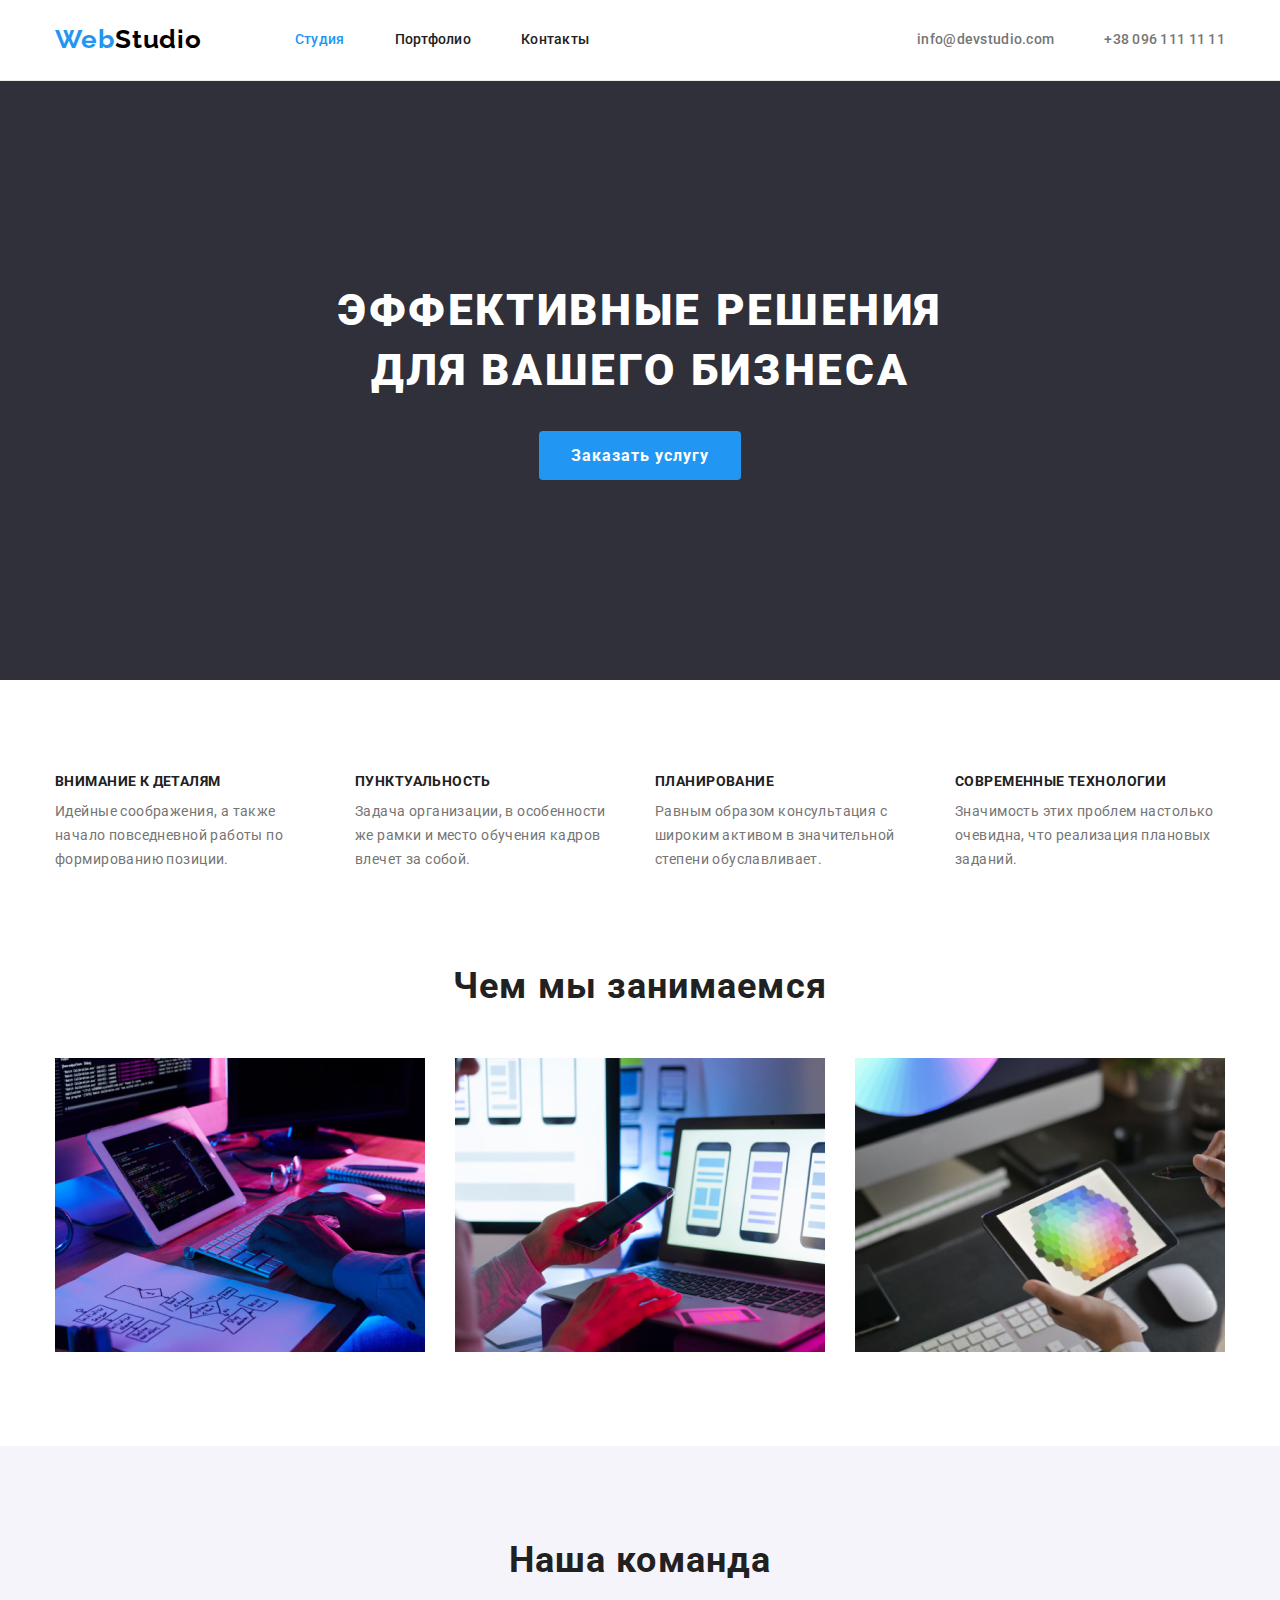
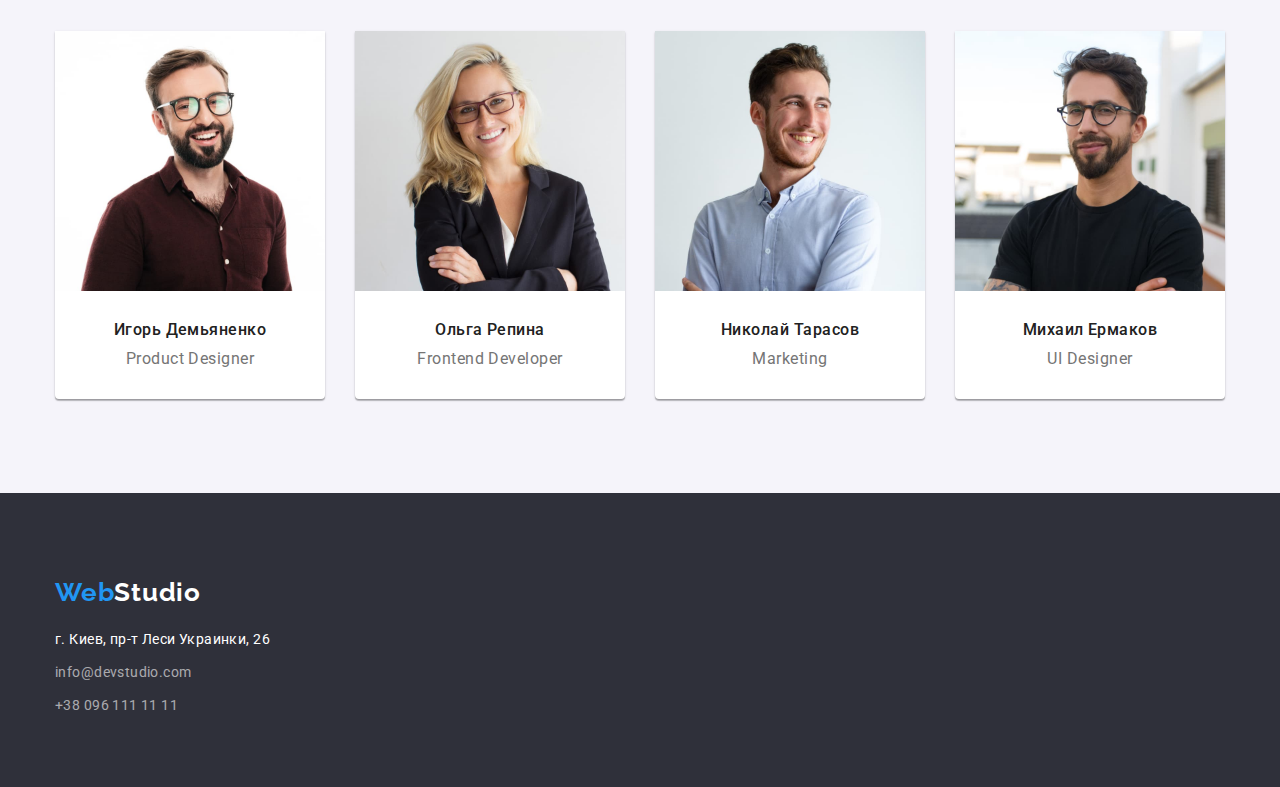
==== commit fa48322f: "Error correction" ====
--- a/index.html
+++ b/index.html
@@ -129,9 +129,8 @@
                 height="260"
                 class="team-img"
               />
-              <div class="team-content"><h3 class="team">Игорь Демьяненко</h3>
-              <p class="profession" lang="en">Product Designer</p></div>
-              
+              <h3 class="team">Игорь Демьяненко</h3>
+              <p class="profession" lang="en">Product Designer</p>
             </li>
             <li class="team-list">
               <img
@@ -141,9 +140,8 @@
                 height="260"
                 class="team-img"
               />
-              <div class="team-content"><h3 class="team">Ольга Репина</h3>
-              <p class="profession" lang="en">Frontend Developer</p></div>
-              
+              <h3 class="team">Ольга Репина</h3>
+              <p class="profession" lang="en">Frontend Developer</p>
             </li>
             <li class="team-list">
               <img
@@ -153,9 +151,8 @@
                 height="260"
                 class="team-img"
               />
-              <div class="team-content"><h3 class="team">Николай Тарасов</h3>
-              <p class="profession" lang="en">Marketing</p></div>
-              
+              <h3 class="team">Николай Тарасов</h3>
+              <p class="profession" lang="en">Marketing</p>
             </li>
             <li class="team-list">
               <img
@@ -165,9 +162,8 @@
                 height="260"
                 class="team-img"
               />
-              <div class="team-content"><h3 class="team">Михаил Ермаков</h3>
-              <p class="profession" lang="en">UI Designer</p></div>
-              
+              <h3 class="team">Михаил Ермаков</h3>
+              <p class="profession" lang="en">UI Designer</p>
             </li>
           </ul>
         </div>
@@ -179,26 +175,26 @@
         <a href="./index.html" class="logo logo-footer"
           >Web <span class="desc-footer">Studio</span>
         </a>
-      <address id="contact">
-        <ul class="adds list">
-          <li class="adds-list">
-            <a
-              href="https://goo.gl/maps/4daqSRLDoKhLsopt6"
-              target="_blank"
-              rel="noopener noreferrer"
-              class="adds"
-              >г. Киев, пр-т Леси Украинки, 26</a
-            >
-          </li>
-          <li class="adds-list">
-            <a href="mailto:info@devstudio.com" class="mail-tel">info@devstudio.com</a>
-          </li>
-          <li class="adds-list">
-            <a href="tel:+380961111111" class="mail-tel">+38 096 111 11 11</a>
-          </li>
-        </ul>
-        </div>
-      </address>
+        <address id="contact">
+          <ul class="adds list">
+            <li class="adds-list">
+              <a
+                href="https://goo.gl/maps/4daqSRLDoKhLsopt6"
+                target="_blank"
+                rel="noopener noreferrer"
+                class="adds"
+                >г. Киев, пр-т Леси Украинки, 26</a
+              >
+            </li>
+            <li class="adds-list">
+              <a href="mailto:info@devstudio.com" class="mail-tel">info@devstudio.com</a>
+            </li>
+            <li class="adds-list">
+              <a href="tel:+380961111111" class="mail-tel">+38 096 111 11 11</a>
+            </li>
+          </ul>
+        </address>
+      </div>
     </footer>
   </body>
 </html>
--- a/css/styles.css
+++ b/css/styles.css
@@ -137,11 +137,9 @@
 
 .hero {
   background-color: var(--accent-background-color);
-}
-.hero-block {
-  padding-top: 200px;
-  padding-bottom: 200px;
-}
+  padding: 200px 0;
+}
+
 .hero-title {
   margin: 0 auto;
   margin-bottom: 30px;
@@ -178,6 +176,9 @@
   color: var(--primary-text-color);
 }
 
+.advantage {
+  padding-bottom: 0;
+}
 .features-list {
   margin-right: 30px;
   width: 270px;
@@ -231,16 +232,18 @@
 .team-list {
   margin-right: 30px;
   justify-content: center;
+  text-align: center;
+
+  background: var(--primary-white-color);
+  box-shadow: 0px 1px 3px rgba(0, 0, 0, 0.12), 0px 1px 1px rgba(0, 0, 0, 0.14),
+    0px 2px 1px rgba(0, 0, 0, 0.2);
+  border-radius: 0px 0px 4px 4px;
 }
 .team-list:nth-child(4n) {
   margin-right: 0;
 }
 .team-img {
   margin-bottom: 30px;
-}
-
-.team-content {
-  text-align: center;
 }
 
 .section.our-teem {
@@ -295,11 +298,12 @@
 .modal-button:focus {
   background-color: var(--secondary-accent-color);
 }
-
+.button .list .button {
+  margin-bottom: 50px;
+}
 .button {
   display: flex;
   justify-content: center;
-  margin-bottom: 50px;
 }
 
 .button .button-list + .button-list {
@@ -347,6 +351,10 @@
 
 /* Portfolio */
 
+.button-filter {
+  margin-bottom: 50px;
+}
+
 .link {
   display: block;
   text-decoration: none;
@@ -361,6 +369,8 @@
   width: 370px;
   margin-right: 30px;
   margin-bottom: 30px;
+
+  border: 1px solid #eeeeee;
 }
 
 .img-list:nth-child(3n) {
@@ -376,18 +386,16 @@
 
 .img-title {
   margin-bottom: 4px;
-  padding-left: 24px;
   color: var(--title-text-color);
   font-weight: 700;
   font-size: 18px;
   line-height: 2;
   letter-spacing: 0.06em;
 }
-
+.img-diskription {
+  padding: 20px 24px;
+}
 .img-desc {
-  padding-bottom: 20px;
-  padding-left: 24px;
-
   color: var(--primary-text-color);
   font-weight: 400;
   font-size: 16px;
@@ -400,12 +408,15 @@
 }
 .footer {
   background-color: var(--accent-background-color);
+  padding-top: 60px;
   padding-bottom: 60px;
 }
 
 .logo-footer {
-  padding-top: 60px;
+  display: block;
+  display: flex;
   padding-bottom: 20px;
+  width: 145px;
 }
 
 address {
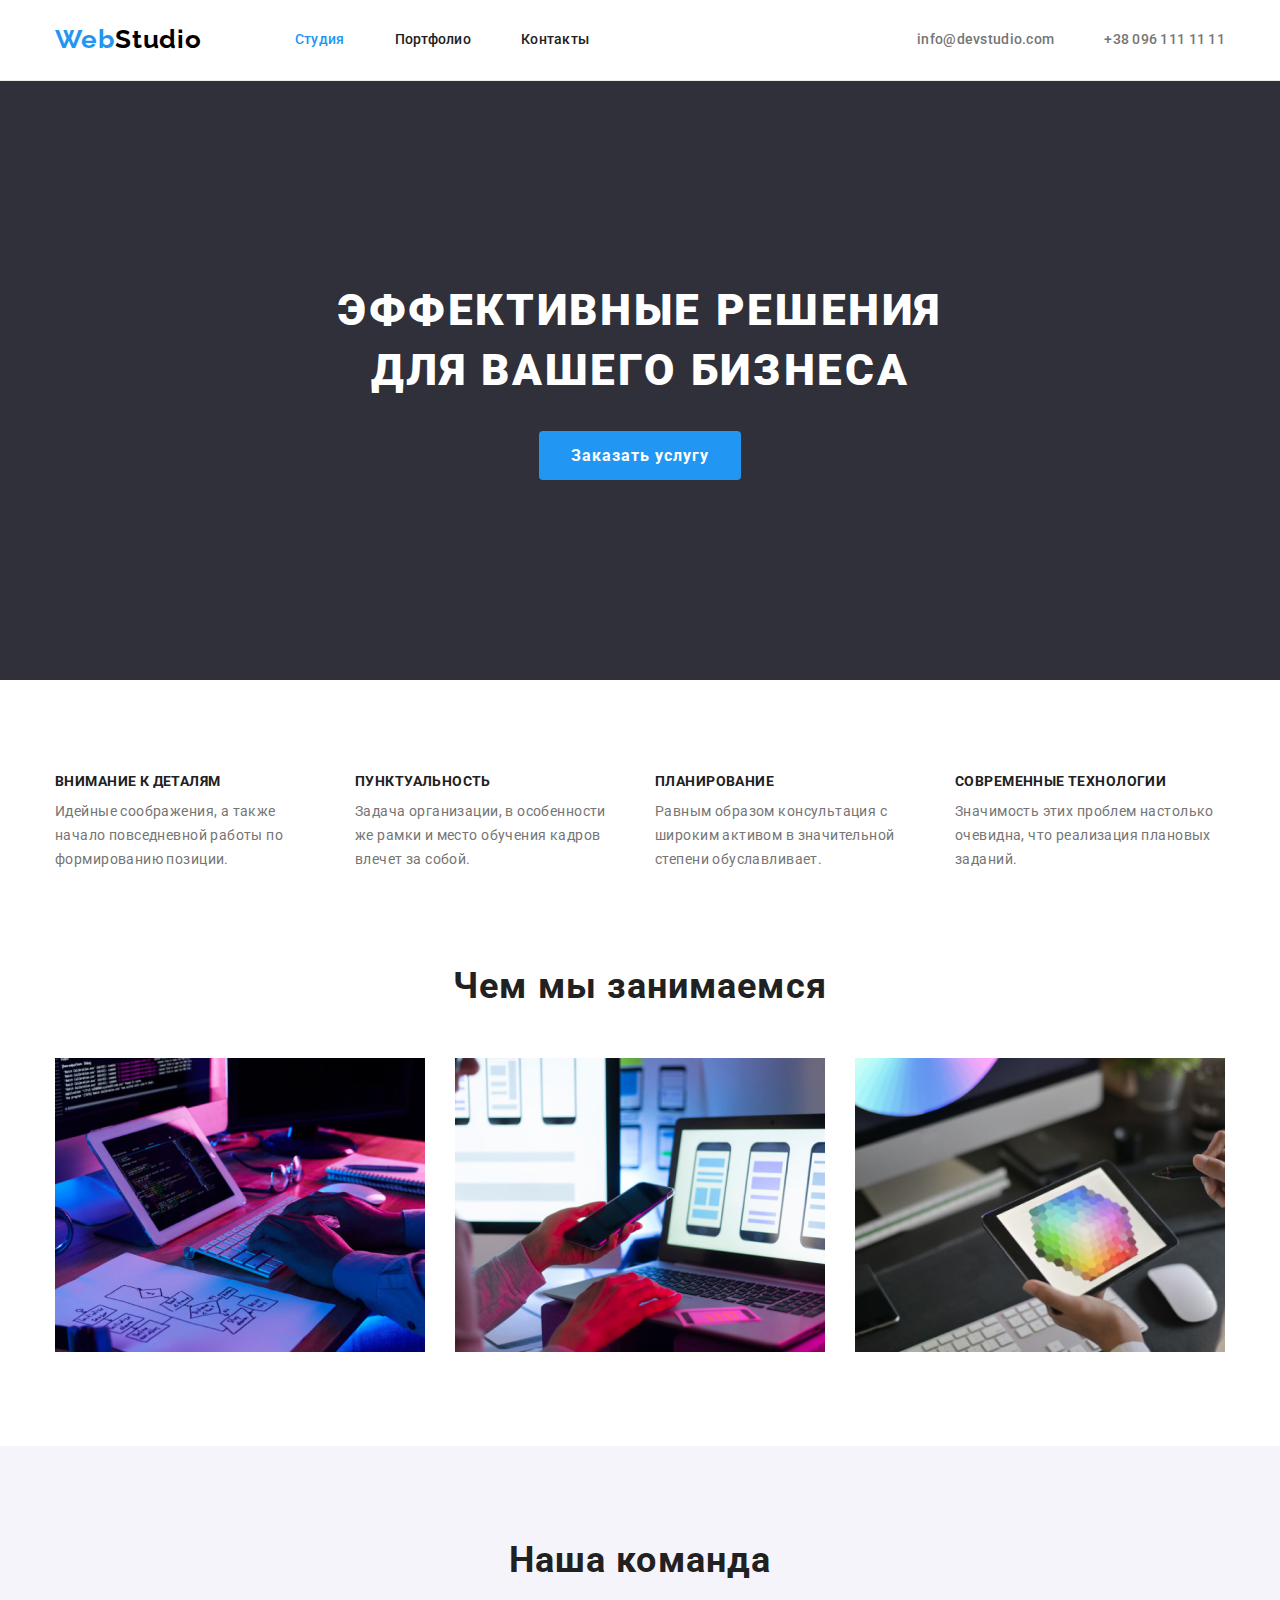
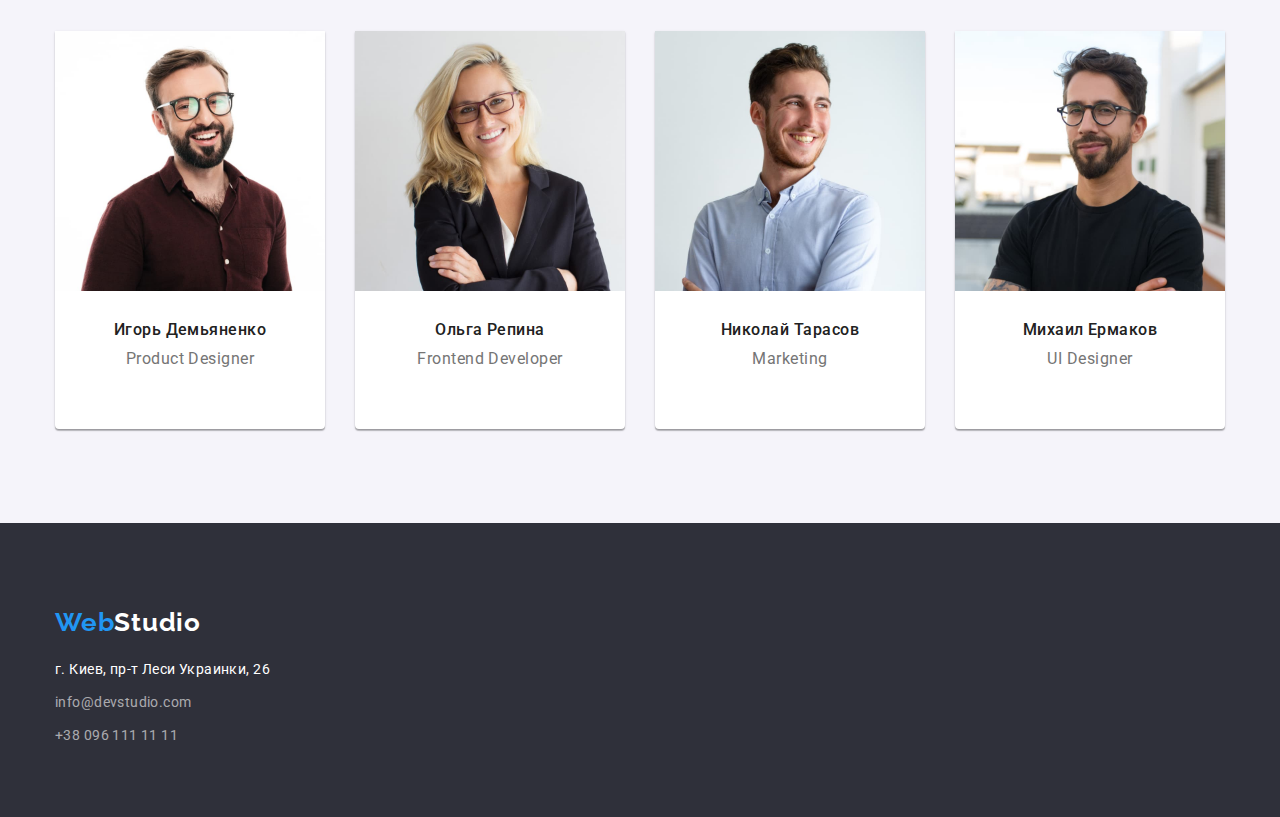
==== commit af2783df: "Add padding" ====
--- a/index.html
+++ b/index.html
@@ -129,8 +129,10 @@
                 height="260"
                 class="team-img"
               />
-              <h3 class="team">Игорь Демьяненко</h3>
-              <p class="profession" lang="en">Product Designer</p>
+              <div class="team-profession">
+                <h3 class="team">Игорь Демьяненко</h3>
+                <p class="profession" lang="en">Product Designer</p>
+              </div>
             </li>
             <li class="team-list">
               <img
@@ -140,8 +142,10 @@
                 height="260"
                 class="team-img"
               />
-              <h3 class="team">Ольга Репина</h3>
-              <p class="profession" lang="en">Frontend Developer</p>
+              <div class="team-profession">
+                <h3 class="team">Ольга Репина</h3>
+                <p class="profession" lang="en">Frontend Developer</p>
+              </div>
             </li>
             <li class="team-list">
               <img
@@ -151,8 +155,10 @@
                 height="260"
                 class="team-img"
               />
-              <h3 class="team">Николай Тарасов</h3>
-              <p class="profession" lang="en">Marketing</p>
+              <div class="team-profession">
+                <h3 class="team">Николай Тарасов</h3>
+                <p class="profession" lang="en">Marketing</p>
+              </div>
             </li>
             <li class="team-list">
               <img
@@ -162,8 +168,10 @@
                 height="260"
                 class="team-img"
               />
-              <h3 class="team">Михаил Ермаков</h3>
-              <p class="profession" lang="en">UI Designer</p>
+              <div class="team-profession">
+                <h3 class="team">Михаил Ермаков</h3>
+                <p class="profession" lang="en">UI Designer</p>
+              </div>
             </li>
           </ul>
         </div>
--- a/css/styles.css
+++ b/css/styles.css
@@ -242,14 +242,17 @@
 .team-list:nth-child(4n) {
   margin-right: 0;
 }
-.team-img {
+/* .team-img {
   margin-bottom: 30px;
-}
+} */
 
 .section.our-teem {
   background-color: var(--secondary-background-color);
 }
 
+.team-profession {
+  padding: 30px;
+}
 .team,
 .profession {
   font-weight: 500;
@@ -380,10 +383,6 @@
   margin-bottom: 0;
 }
 
-.img-content {
-  margin-bottom: 20px;
-}
-
 .img-title {
   margin-bottom: 4px;
   color: var(--title-text-color);
